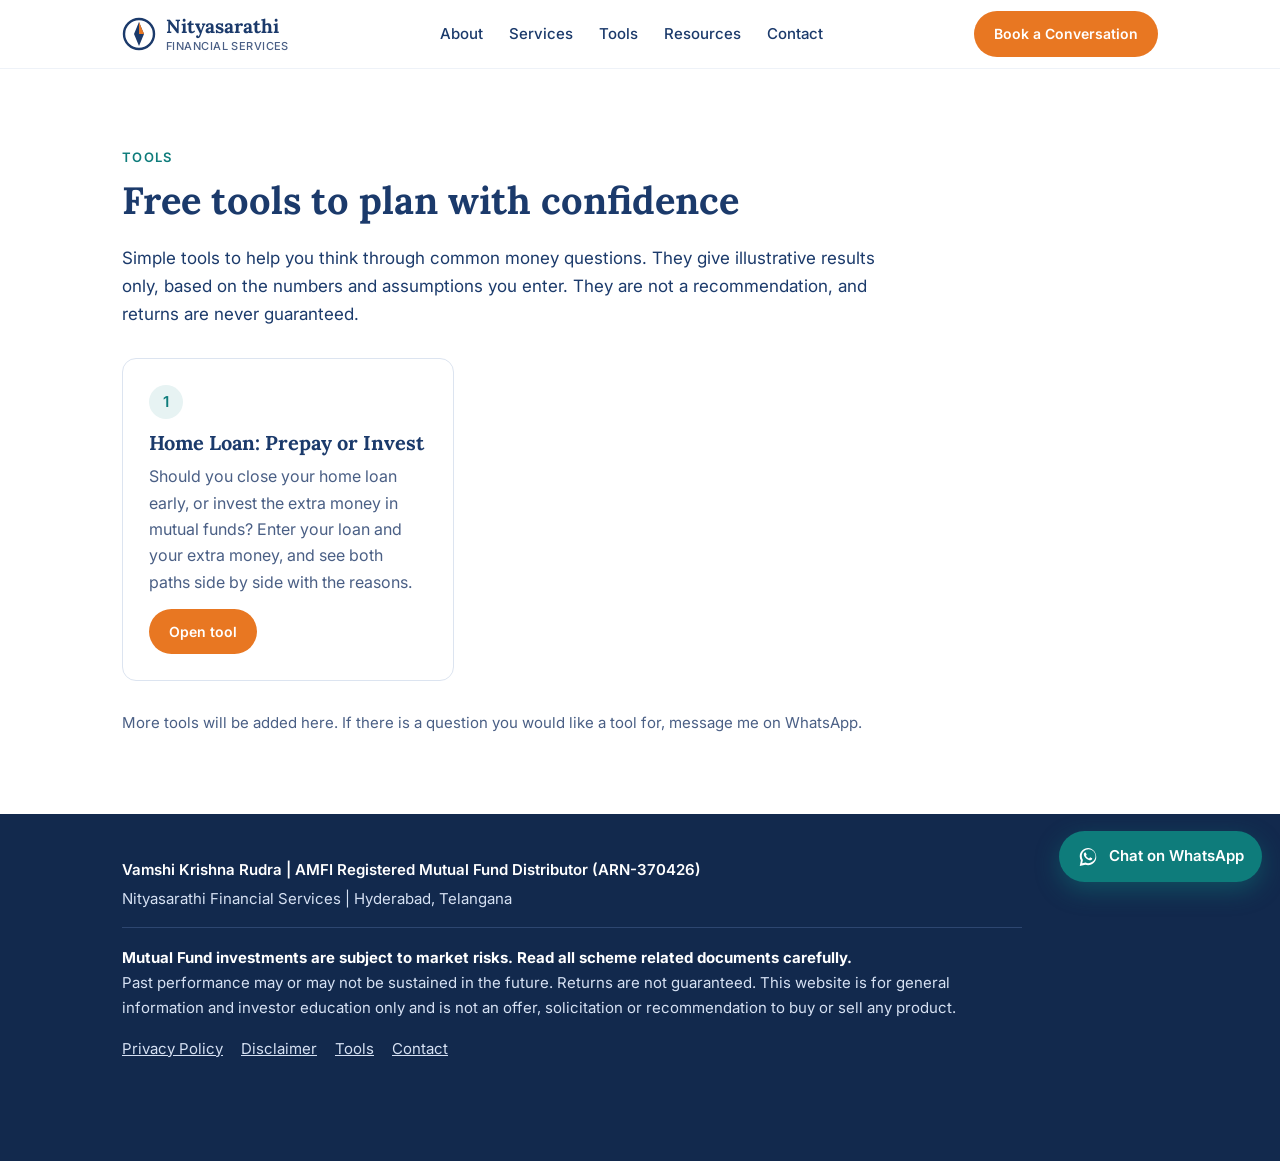
==== tools.html @ ae37b9e0 "Add files via upload" ====
<!DOCTYPE html>
<html lang="en">
<head>
<meta charset="utf-8">
<meta name="viewport" content="width=device-width, initial-scale=1">
<title>Free Tools | Nityasarathi Financial Services</title>
<meta name="description" content="Simple, free planning tools from Nityasarathi Financial Services, Hyderabad. Illustrative results only.">
<meta property="og:title" content="Free Tools | Nityasarathi Financial Services">
<meta property="og:description" content="Simple planning tools to help you think through common money questions.">
<meta property="og:type" content="website">
<link rel="preconnect" href="https://fonts.googleapis.com">
<link rel="preconnect" href="https://fonts.gstatic.com" crossorigin>
<link href="https://fonts.googleapis.com/css2?family=Lora:wght@600;700&family=Inter:wght@400;500;600&display=swap" rel="stylesheet">
<link rel="stylesheet" href="style.css">
</head>
<body>

<header>
  <div class="wrap bar">
    <a class="brand" href="index.html" aria-label="Nityasarathi Financial Services home">
      <svg width="34" height="34" viewBox="0 0 34 34" aria-hidden="true"><circle cx="17" cy="17" r="15" fill="none" stroke="#1B3A6B" stroke-width="2.4"/><path d="M17 5 L22 17 L17 29 L12 17 Z" fill="#1B3A6B"/><path d="M17 5 L22 17 L17 17 Z" fill="#E87722"/></svg>
      <span>Nityasarathi<small>Financial Services</small></span>
    </a>
    <nav id="site-nav" aria-label="Main">
      <a href="index.html#about">About</a>
      <a href="index.html#services">Services</a>
      <a href="tools.html">Tools</a>
      <a href="index.html#resources">Resources</a>
      <a href="index.html#contact">Contact</a>
    </nav>
    <a class="btn btn-primary btn-small" href="https://wa.me/918886912221?text=Hello%2C%20I%20would%20like%20to%20book%20a%20conversation." target="_blank" rel="noopener">Book a Conversation</a>
    <button class="menu-btn" type="button" aria-label="Menu" aria-expanded="false" aria-controls="site-nav">&#9776;</button>
  </div>
</header>

<main id="top">

<section>
  <div class="wrap">
    <p class="eyebrow">Tools</p>
    <h2>Free tools to plan with confidence</h2>
    <p class="page-intro">Simple tools to help you think through common money questions. They give illustrative results only, based on the numbers and assumptions you enter. They are not a recommendation, and returns are never guaranteed.</p>

    <div class="grid-services">

      <div class="service">
        <span class="n">1</span>
        <h3>Home Loan: Prepay or Invest</h3>
        <p>Should you close your home loan early, or invest the extra money in mutual funds? Enter your loan and your extra money, and see both paths side by side with the reasons.</p>
        <a class="btn btn-primary btn-small tool-link" href="tools/home-loan-vs-mf.html">Open tool</a>
      </div>

    </div>

    <p class="tools-note">More tools will be added here. If there is a question you would like a tool for, message me on WhatsApp.</p>
  </div>
</section>

</main>

<footer>
  <div class="wrap">
    <p class="reg">Vamshi Krishna Rudra | AMFI Registered Mutual Fund Distributor (ARN-370426)</p>
    <p class="line">Nityasarathi Financial Services | Hyderabad, Telangana</p>
    <div class="disc">
      <p><strong>Mutual Fund investments are subject to market risks. Read all scheme related documents carefully.</strong></p>
      <p>Past performance may or may not be sustained in the future. Returns are not guaranteed. This website is for general information and investor education only and is not an offer, solicitation or recommendation to buy or sell any product.</p>
    </div>
    <div class="links">
      <a href="index.html#privacy">Privacy Policy</a>
      <a href="index.html#disclaimer">Disclaimer</a>
      <a href="tools.html">Tools</a>
      <a href="index.html#contact">Contact</a>
    </div>
  </div>
</footer>

<a class="wa" href="https://wa.me/918886912221?text=Hello%2C%20I%20would%20like%20to%20book%20a%20conversation." target="_blank" rel="noopener" aria-label="Chat on WhatsApp">
  <svg viewBox="0 0 32 32" aria-hidden="true"><path d="M16.04 3C9.4 3 4 8.38 4 15.01c0 2.12.56 4.19 1.62 6.01L4 29l8.14-1.59a12.02 12.02 0 0 0 3.9.65h.01C22.67 28.06 28 22.66 28 16.03 28 9.4 22.68 3 16.04 3Zm0 22.03h-.01c-1.19 0-2.35-.32-3.37-.92l-.24-.14-4.83.94.99-4.7-.16-.25a9.97 9.97 0 0 1-1.54-5.3c0-5.5 4.49-9.97 10.02-9.97 5.52 0 10.01 4.47 10.01 9.99 0 5.51-4.49 10.35-10.87 10.35Zm5.5-7.46c-.3-.15-1.78-.88-2.06-.98-.28-.1-.48-.15-.68.15-.2.3-.78.98-.96 1.18-.17.2-.35.23-.65.08-.3-.15-1.27-.47-2.42-1.49-.9-.8-1.5-1.78-1.67-2.08-.18-.3-.02-.46.13-.61.14-.13.3-.35.45-.52.15-.18.2-.3.3-.5.1-.2.05-.38-.02-.53-.08-.15-.68-1.64-.93-2.25-.24-.59-.49-.51-.68-.52h-.58c-.2 0-.53.08-.8.38-.28.3-1.05 1.03-1.05 2.5 0 1.48 1.08 2.9 1.23 3.1.15.2 2.12 3.23 5.13 4.53.72.31 1.28.5 1.71.63.72.23 1.37.2 1.89.12.58-.09 1.78-.73 2.03-1.43.25-.7.25-1.3.17-1.43-.07-.12-.27-.2-.57-.35Z"/></svg>
  <span>Chat on WhatsApp</span>
</a>

<script src="script.js"></script>
</body>
</html>
---- style.css ----
:root {
    --navy: #1B3A6B;
    --teal: #0E7C7B;
    --orange: #E87722;
    --navy-tint: #EEF2F8;
    --teal-tint: #E7F3F3;
    --text: #1B3A6B;
    --muted: #4A5F85;
    --white: #FFFFFF;
    --radius: 14px;
  }
  * { box-sizing: border-box; margin: 0; padding: 0; }
  html { scroll-behavior: smooth; scroll-padding-top: 76px; }
  body { font-family: 'Inter', Arial, sans-serif; color: var(--text); background: var(--white); line-height: 1.65; font-size: 17px; }
  h1, h2, h3 { font-family: 'Lora', Georgia, serif; color: var(--navy); line-height: 1.2; }
  a { color: var(--teal); }
  .wrap { width: 100%; max-width: 1080px; margin: 0 auto; padding: 0 22px; }

  /* Header */
  header { position: sticky; top: 0; z-index: 50; background: var(--white); border-bottom: 1px solid var(--navy-tint); }
  .bar { display: flex; align-items: center; justify-content: space-between; height: 68px; gap: 16px; }
  .brand { display: flex; align-items: center; gap: 10px; text-decoration: none; color: var(--navy); font-family: 'Lora', Georgia, serif; font-weight: 700; font-size: 19px; line-height: 1.1; }
  .brand small { display: block; font-family: 'Inter', Arial, sans-serif; font-weight: 500; font-size: 11px; color: var(--muted); letter-spacing: .04em; text-transform: uppercase; margin-top: 3px; }
  nav { display: flex; gap: 26px; }
  nav a { text-decoration: none; color: var(--navy); font-weight: 500; font-size: 15px; }
  nav a:hover { color: var(--teal); }

  .btn { display: inline-block; text-decoration: none; font-weight: 600; font-size: 16px; padding: 13px 24px; border-radius: 999px; border: 2px solid transparent; cursor: pointer; text-align: center; }
  .btn-primary { background: var(--orange); color: var(--white); }
  .btn-primary:hover { background: #cf6a1c; }
  .btn-outline { border-color: var(--navy); color: var(--navy); background: transparent; }
  .btn-outline:hover { background: var(--navy); color: var(--white); }
  .btn-small { padding: 9px 18px; font-size: 14px; }

  /* Hero */
  .hero { background: linear-gradient(135deg, var(--navy) 0%, #234a86 100%); color: var(--white); padding: 84px 0 76px; }
  .hero h1 { color: var(--white); font-size: clamp(34px, 6vw, 56px); max-width: 780px; margin-bottom: 18px; }
  .hero .lead { font-size: clamp(18px, 2.4vw, 22px); max-width: 720px; margin-bottom: 18px; color: #E4ECF8; }
  .hero p.sub { max-width: 700px; color: #CBD8EE; margin-bottom: 30px; }
  .hero .actions { display: flex; flex-wrap: wrap; gap: 14px; }
  .hero .btn-outline { border-color: var(--white); color: var(--white); }
  .hero .btn-outline:hover { background: var(--white); color: var(--navy); }
  .hero .id { margin-top: 34px; font-size: 14px; color: #CBD8EE; }

  .pillars { margin-top: -38px; position: relative; z-index: 2; }
  .grid3 { display: grid; grid-template-columns: repeat(3, 1fr); gap: 18px; }
  .card { background: var(--white); border-radius: var(--radius); padding: 26px; box-shadow: 0 6px 22px rgba(27, 58, 107, .12); }
  .card h3 { font-size: 20px; margin-bottom: 8px; }
  .card p { color: var(--muted); font-size: 16px; }
  .pillars .card { border-top: 4px solid var(--teal); }

  section { padding: 78px 0; }
  .eyebrow { color: var(--teal); font-weight: 600; font-size: 13px; letter-spacing: .1em; text-transform: uppercase; margin-bottom: 10px; }
  h2 { font-size: clamp(28px, 4vw, 38px); margin-bottom: 20px; }

  /* About */
  #about { background: var(--navy-tint); }
  .about-grid { display: grid; grid-template-columns: 1.4fr 1fr; gap: 44px; align-items: start; }
  .about-grid p { margin-bottom: 16px; }
  .about-grid ul { margin: 0 0 18px 22px; }
  .about-grid li { margin-bottom: 6px; }
  .about-side { background: var(--white); border-radius: var(--radius); padding: 28px; border-left: 5px solid var(--orange); }
  .about-side h3 { font-size: 21px; margin-bottom: 10px; }
  .about-side p { color: var(--muted); font-size: 16px; margin-bottom: 18px; }

  /* Services */
  .grid-services { display: grid; grid-template-columns: repeat(3, 1fr); gap: 20px; margin-top: 30px; }
  .service { background: var(--white); border: 1px solid #DCE4F0; border-radius: var(--radius); padding: 26px; }
  .service .n { display: inline-flex; align-items: center; justify-content: center; width: 34px; height: 34px; border-radius: 50%; background: var(--teal-tint); color: var(--teal); font-weight: 600; font-size: 15px; margin-bottom: 12px; }
  .service h3 { font-size: 20px; margin-bottom: 8px; }
  .service p { color: var(--muted); font-size: 16px; }

  /* Resources */
  #resources { background: var(--teal-tint); }
  #resources .text { max-width: 760px; }
  #resources p { margin-bottom: 16px; }
  #resources .btn { margin-top: 8px; }

  /* Contact */
  #contact { background: var(--navy); color: var(--white); text-align: center; }
  #contact h2 { color: var(--white); }
  #contact p { max-width: 640px; margin: 0 auto 26px; color: #D6E1F3; }
  #contact .actions { display: flex; flex-wrap: wrap; gap: 14px; justify-content: center; }
  #contact .btn-outline { border-color: var(--white); color: var(--white); }
  #contact .btn-outline:hover { background: var(--white); color: var(--navy); }
  #contact .place { margin-top: 26px; font-size: 15px; color: #B9C9E4; }

  /* Legal sections */
  .legal { padding: 56px 0; }
  .legal h2 { font-size: 26px; }
  .legal p { max-width: 820px; margin-bottom: 14px; color: var(--muted); font-size: 16px; }
  .legal.alt { background: var(--navy-tint); }

  /* Footer */
  footer { background: #12294d; color: #D6E1F3; padding: 44px 0 100px; font-size: 15px; }
  footer .reg { font-weight: 600; color: var(--white); margin-bottom: 4px; }
  footer .line { margin-bottom: 16px; }
  footer .disc { border-top: 1px solid #2d4670; padding-top: 18px; margin-top: 6px; max-width: 900px; }
  footer .disc strong { color: var(--white); }
  footer .links { margin-top: 16px; display: flex; gap: 18px; flex-wrap: wrap; }
  footer a { color: #D6E1F3; }

  /* WhatsApp floating button */
  .wa { position: fixed; right: 18px; bottom: 18px; z-index: 60; display: flex; align-items: center; gap: 10px; background: var(--teal); color: var(--white); text-decoration: none; font-weight: 600; font-size: 15px; padding: 13px 18px; border-radius: 999px; box-shadow: 0 8px 24px rgba(14, 124, 123, .45); }
  .wa:hover { background: #0b6665; }
  .wa svg { width: 22px; height: 22px; fill: currentColor; }

  @media (max-width: 860px) {
    nav { display: none; }
    .grid3, .grid-services, .about-grid { grid-template-columns: 1fr; }
    .hero { padding: 56px 0 64px; }
    section { padding: 58px 0; }
    .brand small { display: none; }
  }
  @media (max-width: 480px) {
    .wa span { display: none; }
    .wa { padding: 15px; }
    .bar .btn-small { padding: 9px 14px; font-size: 13px; }
  }

/* Mobile menu */
.menu-btn { display: none; background: var(--white); border: 1px solid #DCE4F0; border-radius: 10px; color: var(--navy); font-size: 22px; line-height: 1; padding: 8px 12px; cursor: pointer; }
@media (max-width: 860px) {
  .menu-btn { display: inline-flex; }
  nav.open { display: flex; flex-direction: column; position: absolute; top: 100%; left: 0; right: 0; background: var(--white); padding: 16px 22px 20px; gap: 16px; border-bottom: 1px solid var(--navy-tint); box-shadow: 0 10px 20px rgba(27, 58, 107, .12); }
  nav.open a { font-size: 17px; }
}

/* Tools page */
.page-intro { max-width: 760px; margin-bottom: 8px; }
.tool-link { margin-top: 14px; }
.tools-note { margin-top: 30px; color: var(--muted); font-size: 15px; max-width: 760px; }
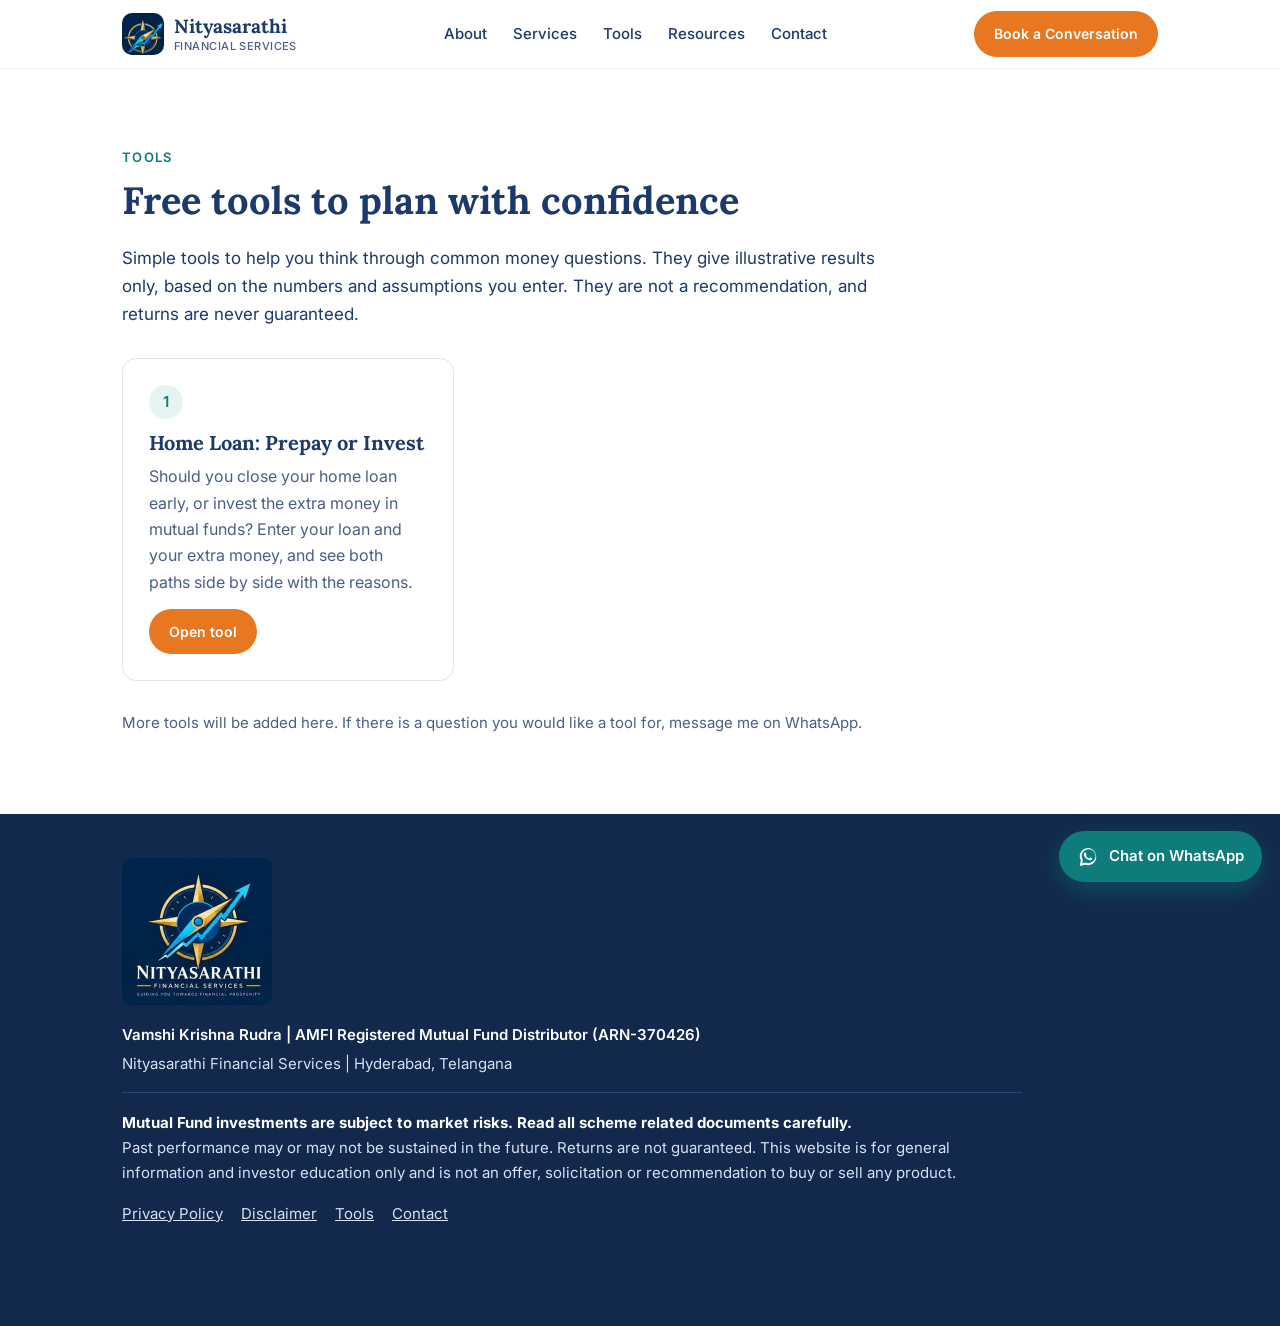
==== commit 16e137f8: "Add files via upload" ====
--- a/tools.html
+++ b/tools.html
@@ -11,6 +11,7 @@
 <link rel="preconnect" href="https://fonts.googleapis.com">
 <link rel="preconnect" href="https://fonts.gstatic.com" crossorigin>
 <link href="https://fonts.googleapis.com/css2?family=Lora:wght@600;700&family=Inter:wght@400;500;600&display=swap" rel="stylesheet">
+<link rel="icon" type="image/png" href="[data-uri]">
 <link rel="stylesheet" href="style.css">
 </head>
 <body>
@@ -18,7 +19,7 @@
 <header>
   <div class="wrap bar">
     <a class="brand" href="index.html" aria-label="Nityasarathi Financial Services home">
-      <svg width="34" height="34" viewBox="0 0 34 34" aria-hidden="true"><circle cx="17" cy="17" r="15" fill="none" stroke="#1B3A6B" stroke-width="2.4"/><path d="M17 5 L22 17 L17 29 L12 17 Z" fill="#1B3A6B"/><path d="M17 5 L22 17 L17 17 Z" fill="#E87722"/></svg>
+      <img src="[data-uri]" width="42" height="42" style="width:42px;height:42px;border-radius:10px;display:block" alt="Nityasarathi compass logo">
       <span>Nityasarathi<small>Financial Services</small></span>
     </a>
     <nav id="site-nav" aria-label="Main">
@@ -60,6 +61,7 @@
 
 <footer>
   <div class="wrap">
+    <img class="foot-logo" src="[data-uri]" width="150" style="display:block;width:150px;height:auto;border-radius:10px;margin-bottom:18px" alt="Nityasarathi Financial Services. Guiding you towards financial prosperity.">
     <p class="reg">Vamshi Krishna Rudra | AMFI Registered Mutual Fund Distributor (ARN-370426)</p>
     <p class="line">Nityasarathi Financial Services | Hyderabad, Telangana</p>
     <div class="disc">
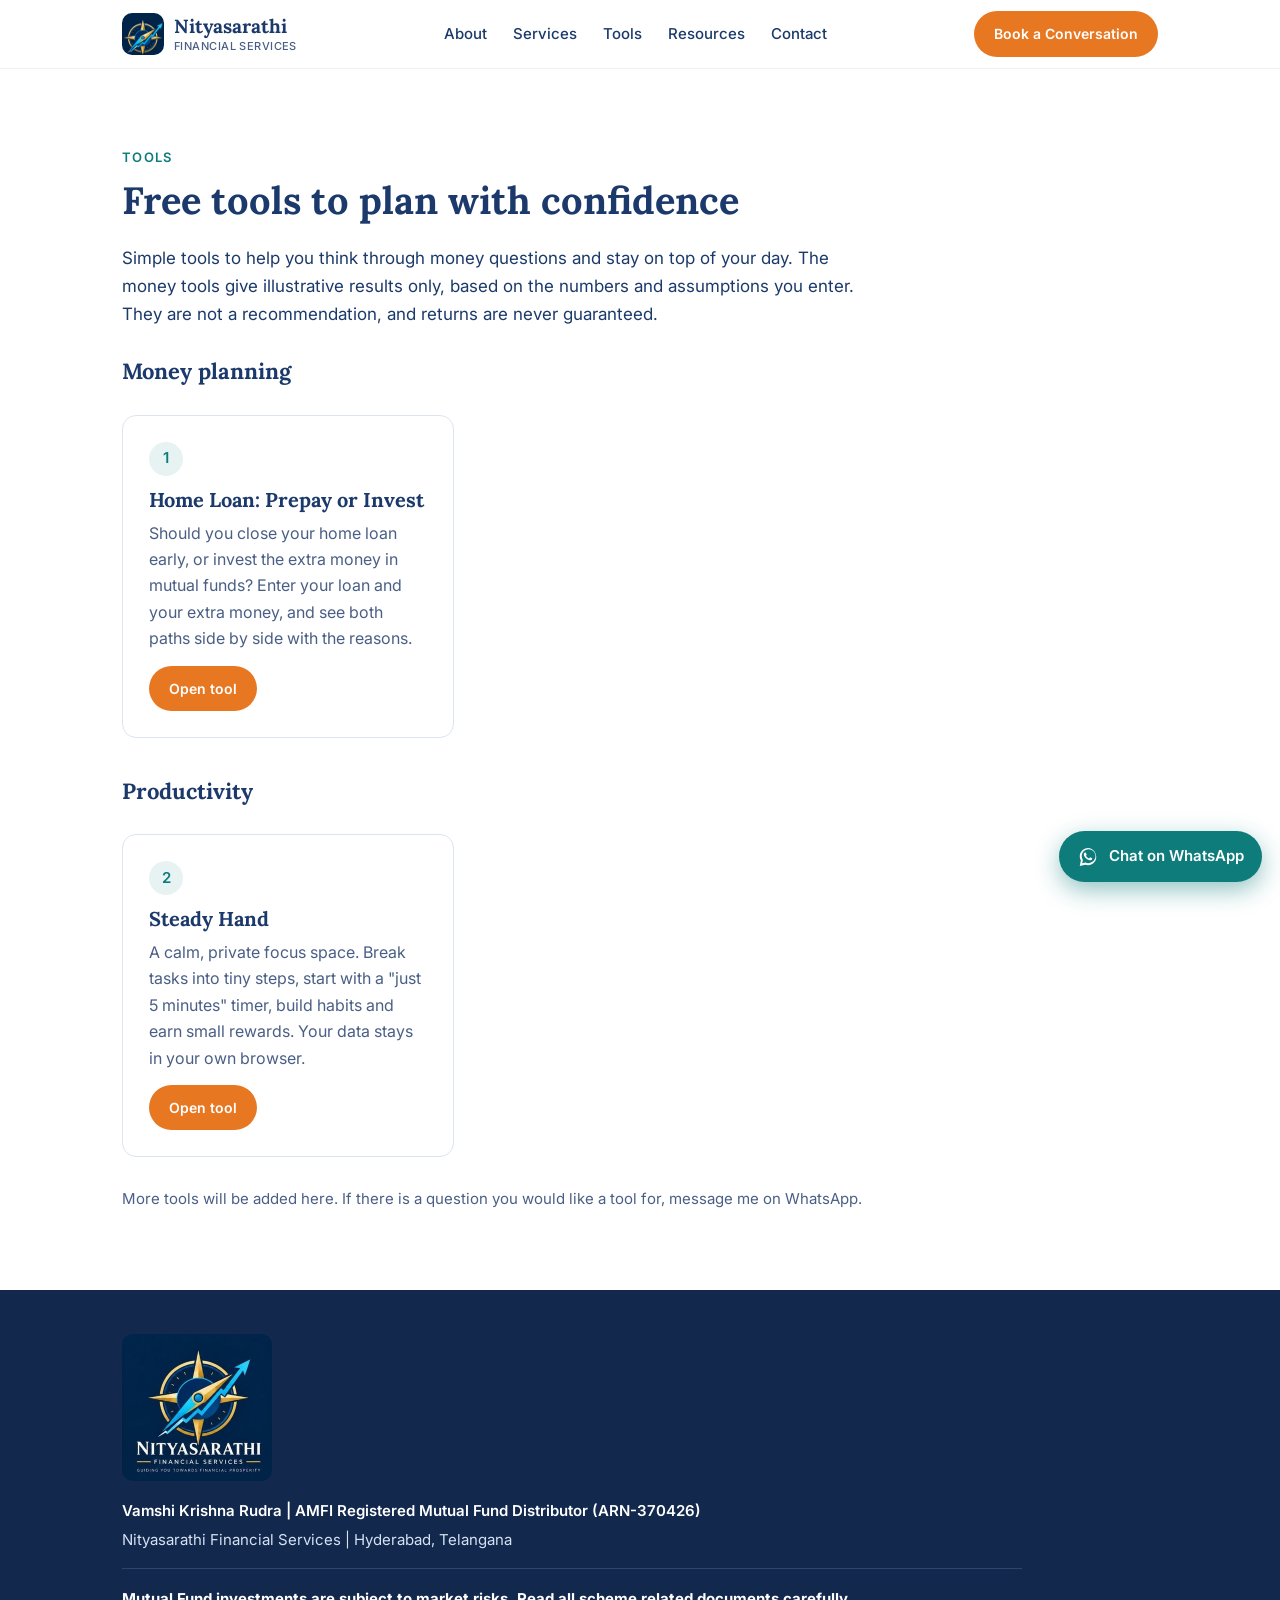
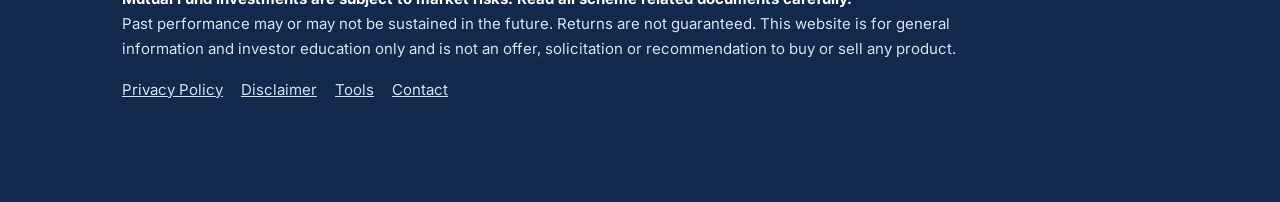
==== commit 5429aeda: "Add files via upload" ====
--- a/tools.html
+++ b/tools.html
@@ -40,8 +40,9 @@
   <div class="wrap">
     <p class="eyebrow">Tools</p>
     <h2>Free tools to plan with confidence</h2>
-    <p class="page-intro">Simple tools to help you think through common money questions. They give illustrative results only, based on the numbers and assumptions you enter. They are not a recommendation, and returns are never guaranteed.</p>
+    <p class="page-intro">Simple tools to help you think through money questions and stay on top of your day. The money tools give illustrative results only, based on the numbers and assumptions you enter. They are not a recommendation, and returns are never guaranteed.</p>
 
+    <h3 style="font-family:'Lora',Georgia,serif;font-size:22px;color:#1B3A6B;margin:30px 0 0">Money planning</h3>
     <div class="grid-services">
 
       <div class="service">
@@ -49,6 +50,19 @@
         <h3>Home Loan: Prepay or Invest</h3>
         <p>Should you close your home loan early, or invest the extra money in mutual funds? Enter your loan and your extra money, and see both paths side by side with the reasons.</p>
         <a class="btn btn-primary btn-small tool-link" href="tools/home-loan-vs-mf.html">Open tool</a>
+      </div>
+
+    </div>
+
+
+    <h3 style="font-family:'Lora',Georgia,serif;font-size:22px;color:#1B3A6B;margin:40px 0 0">Productivity</h3>
+    <div class="grid-services">
+
+      <div class="service">
+        <span class="n">2</span>
+        <h3>Steady Hand</h3>
+        <p>A calm, private focus space. Break tasks into tiny steps, start with a "just 5 minutes" timer, build habits and earn small rewards. Your data stays in your own browser.</p>
+        <a class="btn btn-primary btn-small tool-link" href="tools/steady-hand.html">Open tool</a>
       </div>
 
     </div>
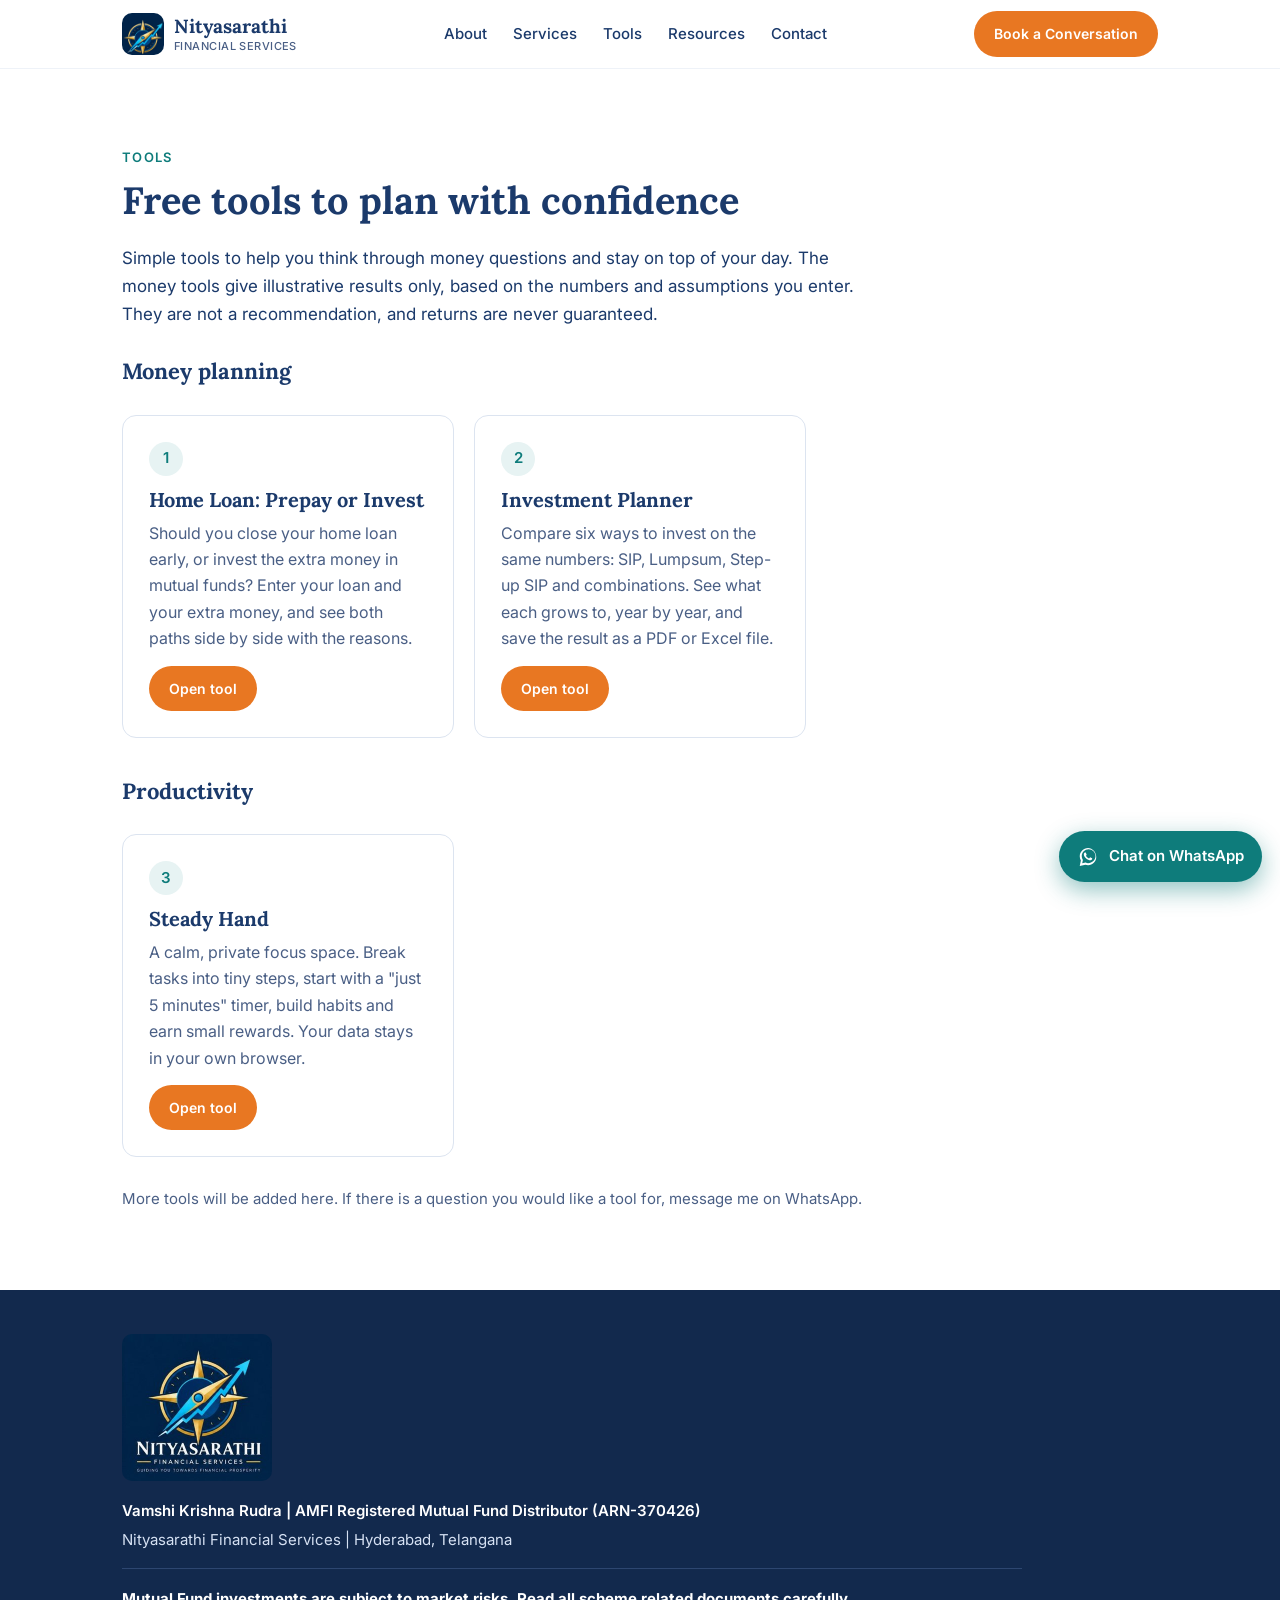
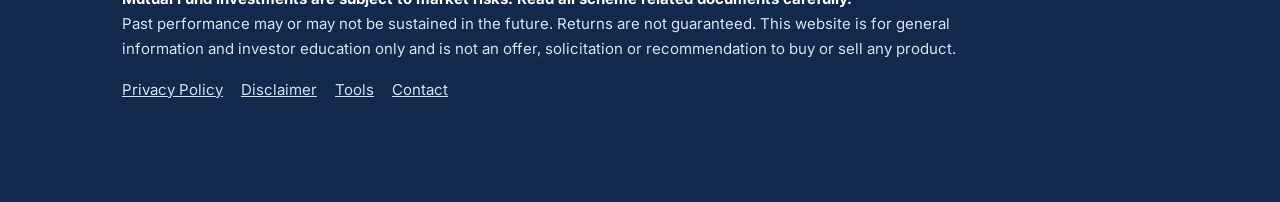
==== commit a9a3a935: "Add files via upload" ====
--- a/tools.html
+++ b/tools.html
@@ -52,6 +52,13 @@
         <a class="btn btn-primary btn-small tool-link" href="tools/home-loan-vs-mf.html">Open tool</a>
       </div>
 
+      <div class="service">
+        <span class="n">2</span>
+        <h3>Investment Planner</h3>
+        <p>Compare six ways to invest on the same numbers: SIP, Lumpsum, Step-up SIP and combinations. See what each grows to, year by year, and save the result as a PDF or Excel file.</p>
+        <a class="btn btn-primary btn-small tool-link" href="tools/investment-planner.html">Open tool</a>
+      </div>
+
     </div>
 
 
@@ -59,7 +66,7 @@
     <div class="grid-services">
 
       <div class="service">
-        <span class="n">2</span>
+        <span class="n">3</span>
         <h3>Steady Hand</h3>
         <p>A calm, private focus space. Break tasks into tiny steps, start with a "just 5 minutes" timer, build habits and earn small rewards. Your data stays in your own browser.</p>
         <a class="btn btn-primary btn-small tool-link" href="tools/steady-hand.html">Open tool</a>
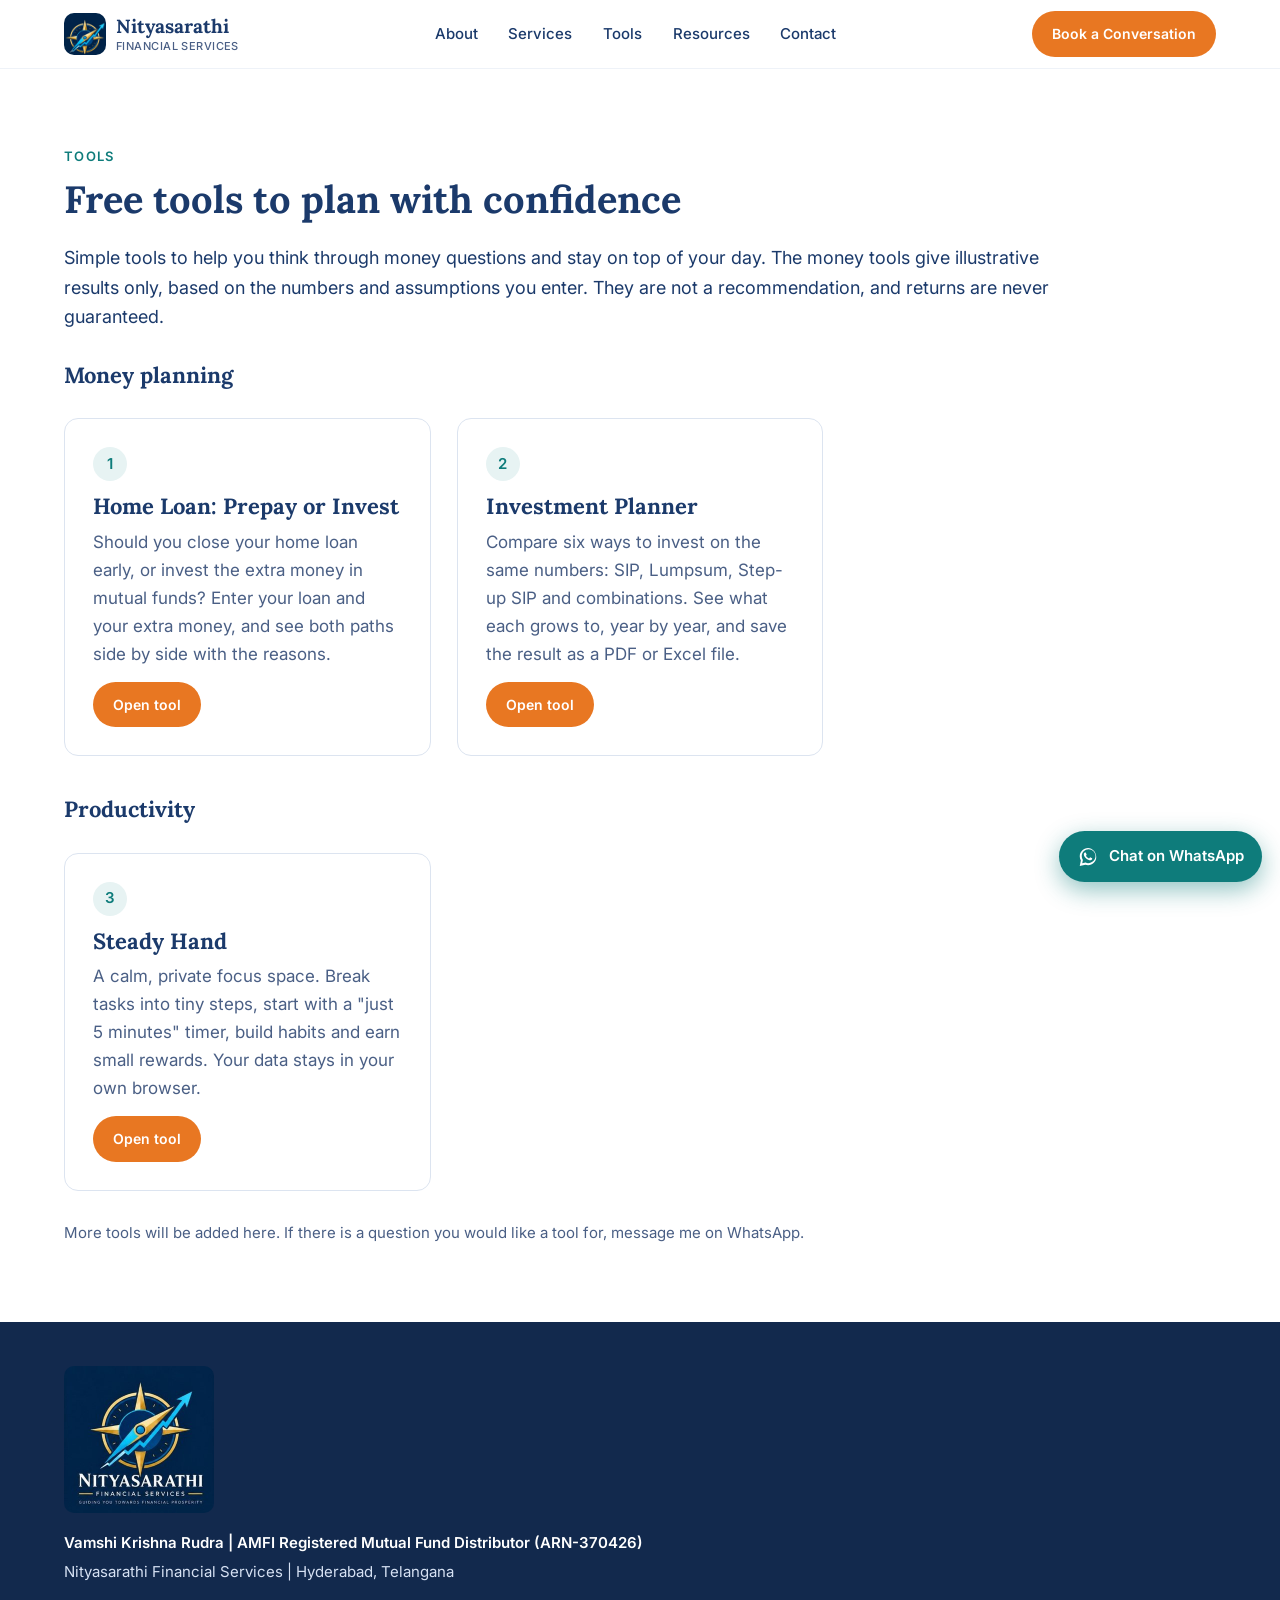
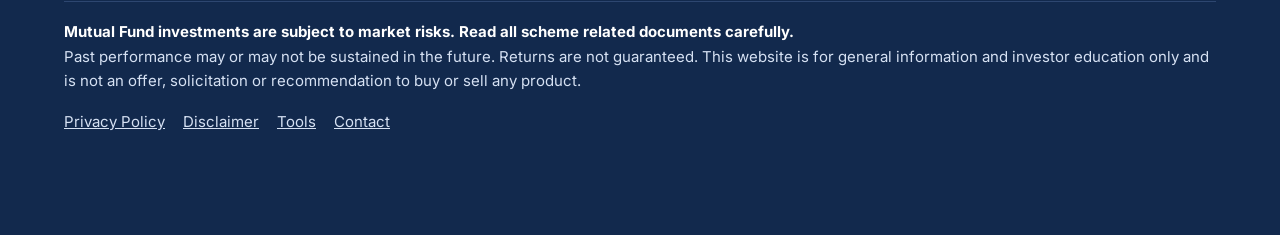
==== commit 3acb56b6: "Add files via upload" ====
--- a/tools.html
+++ b/tools.html
@@ -13,6 +13,23 @@
 <link href="https://fonts.googleapis.com/css2?family=Lora:wght@600;700&family=Inter:wght@400;500;600&display=swap" rel="stylesheet">
 <link rel="icon" type="image/png" href="[data-uri]">
 <link rel="stylesheet" href="style.css">
+<!-- Meta Pixel Code -->
+<script>
+!function(f,b,e,v,n,t,s)
+{if(f.fbq)return;n=f.fbq=function(){n.callMethod?
+n.callMethod.apply(n,arguments):n.queue.push(arguments)};
+if(!f._fbq)f._fbq=n;n.push=n;n.loaded=!0;n.version='2.0';
+n.queue=[];t=b.createElement(e);t.async=!0;
+t.src=v;s=b.getElementsByTagName(e)[0];
+s.parentNode.insertBefore(t,s)}(window, document,'script',
+'https://connect.facebook.net/en_US/fbevents.js');
+fbq('init', '2084375265543233');
+fbq('track', 'PageView');
+</script>
+<noscript><img height="1" width="1" style="display:none"
+src="https://www.facebook.com/tr?id=2084375265543233&ev=PageView&noscript=1"
+/></noscript>
+<!-- End Meta Pixel Code -->
 </head>
 <body>
 
@@ -29,7 +46,7 @@
       <a href="index.html#resources">Resources</a>
       <a href="index.html#contact">Contact</a>
     </nav>
-    <a class="btn btn-primary btn-small" href="https://wa.me/918886912221?text=Hello%2C%20I%20would%20like%20to%20book%20a%20conversation." target="_blank" rel="noopener">Book a Conversation</a>
+    <a class="btn btn-primary btn-small" href="https://wa.me/918886912221?text=Hello%2C%20I%20would%20like%20to%20book%20a%20conversation." target="_blank" rel="noopener" onclick="fbq('track','Contact')">Book a Conversation</a>
     <button class="menu-btn" type="button" aria-label="Menu" aria-expanded="false" aria-controls="site-nav">&#9776;</button>
   </div>
 </header>
@@ -90,7 +107,7 @@
       <p>Past performance may or may not be sustained in the future. Returns are not guaranteed. This website is for general information and investor education only and is not an offer, solicitation or recommendation to buy or sell any product.</p>
     </div>
     <div class="links">
-      <a href="index.html#privacy">Privacy Policy</a>
+      <a href="privacy.html">Privacy Policy</a>
       <a href="index.html#disclaimer">Disclaimer</a>
       <a href="tools.html">Tools</a>
       <a href="index.html#contact">Contact</a>
@@ -98,7 +115,7 @@
   </div>
 </footer>
 
-<a class="wa" href="https://wa.me/918886912221?text=Hello%2C%20I%20would%20like%20to%20book%20a%20conversation." target="_blank" rel="noopener" aria-label="Chat on WhatsApp">
+<a class="wa" href="https://wa.me/918886912221?text=Hello%2C%20I%20would%20like%20to%20book%20a%20conversation." target="_blank" rel="noopener" aria-label="Chat on WhatsApp" onclick="fbq('track','Contact')">
   <svg viewBox="0 0 32 32" aria-hidden="true"><path d="M16.04 3C9.4 3 4 8.38 4 15.01c0 2.12.56 4.19 1.62 6.01L4 29l8.14-1.59a12.02 12.02 0 0 0 3.9.65h.01C22.67 28.06 28 22.66 28 16.03 28 9.4 22.68 3 16.04 3Zm0 22.03h-.01c-1.19 0-2.35-.32-3.37-.92l-.24-.14-4.83.94.99-4.7-.16-.25a9.97 9.97 0 0 1-1.54-5.3c0-5.5 4.49-9.97 10.02-9.97 5.52 0 10.01 4.47 10.01 9.99 0 5.51-4.49 10.35-10.87 10.35Zm5.5-7.46c-.3-.15-1.78-.88-2.06-.98-.28-.1-.48-.15-.68.15-.2.3-.78.98-.96 1.18-.17.2-.35.23-.65.08-.3-.15-1.27-.47-2.42-1.49-.9-.8-1.5-1.78-1.67-2.08-.18-.3-.02-.46.13-.61.14-.13.3-.35.45-.52.15-.18.2-.3.3-.5.1-.2.05-.38-.02-.53-.08-.15-.68-1.64-.93-2.25-.24-.59-.49-.51-.68-.52h-.58c-.2 0-.53.08-.8.38-.28.3-1.05 1.03-1.05 2.5 0 1.48 1.08 2.9 1.23 3.1.15.2 2.12 3.23 5.13 4.53.72.31 1.28.5 1.71.63.72.23 1.37.2 1.89.12.58-.09 1.78-.73 2.03-1.43.25-.7.25-1.3.17-1.43-.07-.12-.27-.2-.57-.35Z"/></svg>
   <span>Chat on WhatsApp</span>
 </a>
--- a/style.css
+++ b/style.css
@@ -130,3 +130,55 @@
 .page-intro { max-width: 760px; margin-bottom: 8px; }
 .tool-link { margin-top: 14px; }
 .tools-note { margin-top: 30px; color: var(--muted); font-size: 15px; max-width: 760px; }
+
+/* Logo */
+.brand img { width: 42px; height: 42px; border-radius: 10px; display: block; }
+footer .foot-logo { display: block; width: 150px; height: auto; border-radius: 10px; margin-bottom: 18px; }
+
+/* ---- Wider layout: use the full screen on laptops and large monitors ---- */
+.wrap { max-width: 1480px; padding: 0 clamp(20px, 4vw, 64px); }
+.hero { padding: clamp(56px, 8vw, 110px) 0 clamp(64px, 8vw, 110px); }
+.hero h1 { max-width: 1000px; font-size: clamp(34px, 5vw, 68px); }
+.hero .lead { max-width: 900px; font-size: clamp(18px, 1.8vw, 26px); }
+.hero p.sub { max-width: 860px; font-size: clamp(17px, 1.3vw, 19px); }
+.pillars { margin-top: -46px; }
+.grid3 { gap: clamp(18px, 2vw, 32px); }
+.card { padding: clamp(24px, 2.2vw, 36px); }
+section { padding: clamp(58px, 6vw, 100px) 0; }
+.about-grid { grid-template-columns: 1.5fr 1fr; gap: clamp(32px, 5vw, 80px); }
+.grid-services { grid-template-columns: repeat(auto-fill, minmax(min(100%, 340px), 1fr)); gap: clamp(18px, 2vw, 32px); }
+.service { padding: clamp(24px, 2.2vw, 36px); }
+#resources .text { max-width: 1000px; }
+#contact p { max-width: 900px; }
+.legal p, footer .disc { max-width: 1200px; }
+.page-intro, .tools-note { max-width: 1000px; }
+nav { gap: clamp(22px, 2.4vw, 40px); }
+@media (min-width: 1200px) {
+  body { font-size: 18px; }
+  .card p, .service p, .about-side p, .legal p { font-size: 17px; }
+  .card h3, .service h3 { font-size: 22px; }
+}
+@media (min-width: 1700px) {
+  body { font-size: 19px; }
+}
+@media (max-width: 860px) {
+  .grid-services { grid-template-columns: 1fr; }
+  .about-grid { grid-template-columns: 1fr; }
+}
+
+/* ---- Full-width refinements ---- */
+.wrap { max-width: 1840px; padding: 0 clamp(20px, 5vw, 96px); }
+.hero-grid { display: grid; grid-template-columns: minmax(0, 1.5fr) minmax(0, 1fr); gap: clamp(32px, 5vw, 96px); align-items: center; }
+.hero h1 { max-width: none; }
+.hero .lead, .hero p.sub { max-width: none; }
+.hero-panel { background: rgba(255,255,255,.08); border: 1px solid rgba(255,255,255,.22); border-radius: 18px; padding: clamp(26px, 3vw, 44px); }
+.hero-panel .who { font-family: 'Lora', Georgia, serif; font-weight: 700; font-size: clamp(22px, 2vw, 30px); color: #fff; line-height: 1.2; }
+.hero-panel .role { color: #E4ECF8; margin-top: 6px; }
+.hero-panel .arn { color: #CBD8EE; font-size: 15px; margin-top: 2px; padding-bottom: 20px; border-bottom: 1px solid rgba(255,255,255,.22); }
+.hero-panel ul { list-style: none; margin-top: 20px; }
+.hero-panel li { color: #fff; font-weight: 500; padding: 8px 0 8px 32px; position: relative; }
+.hero-panel li::before { content: "\2713"; position: absolute; left: 0; top: 7px; width: 22px; height: 22px; border-radius: 50%; background: var(--orange); color: #fff; font-size: 13px; line-height: 22px; text-align: center; }
+.about-grid { grid-template-columns: 1.6fr 1fr; }
+@media (max-width: 860px) {
+  .hero-grid { grid-template-columns: 1fr; }
+}
